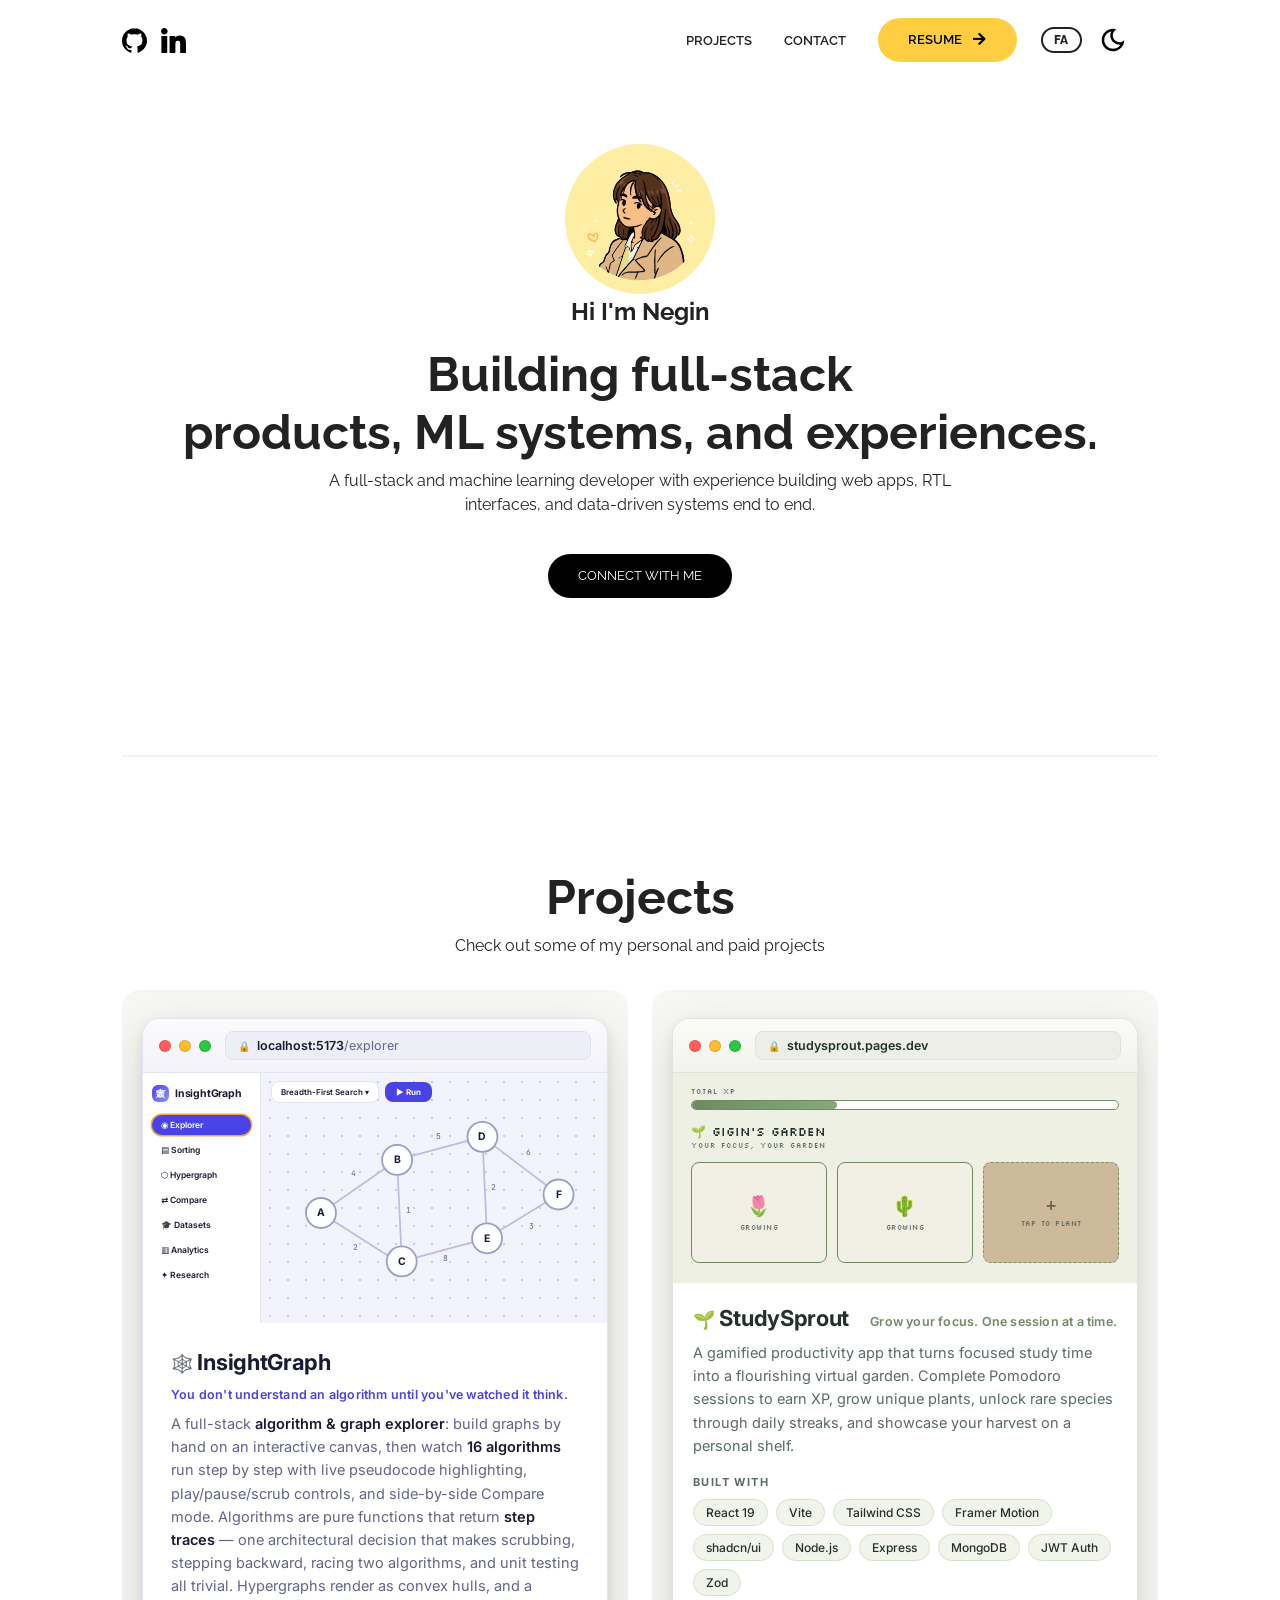
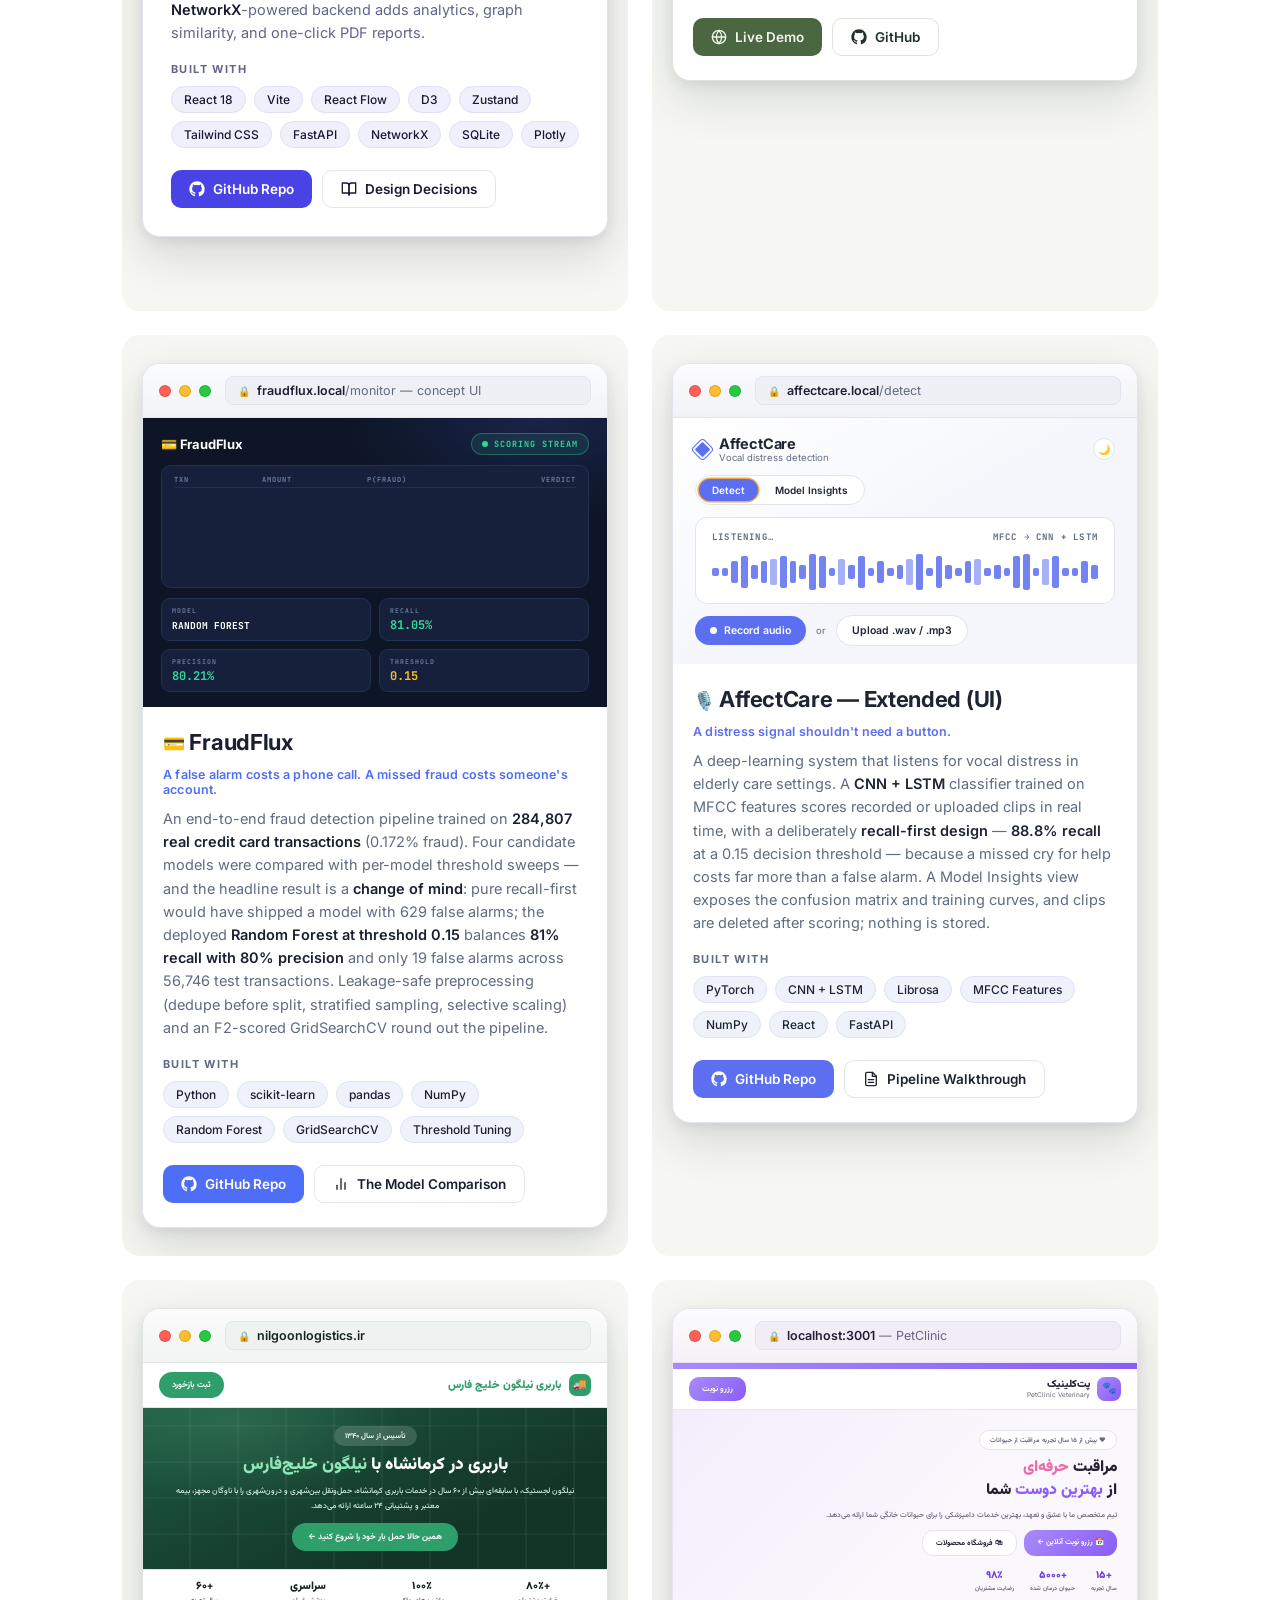
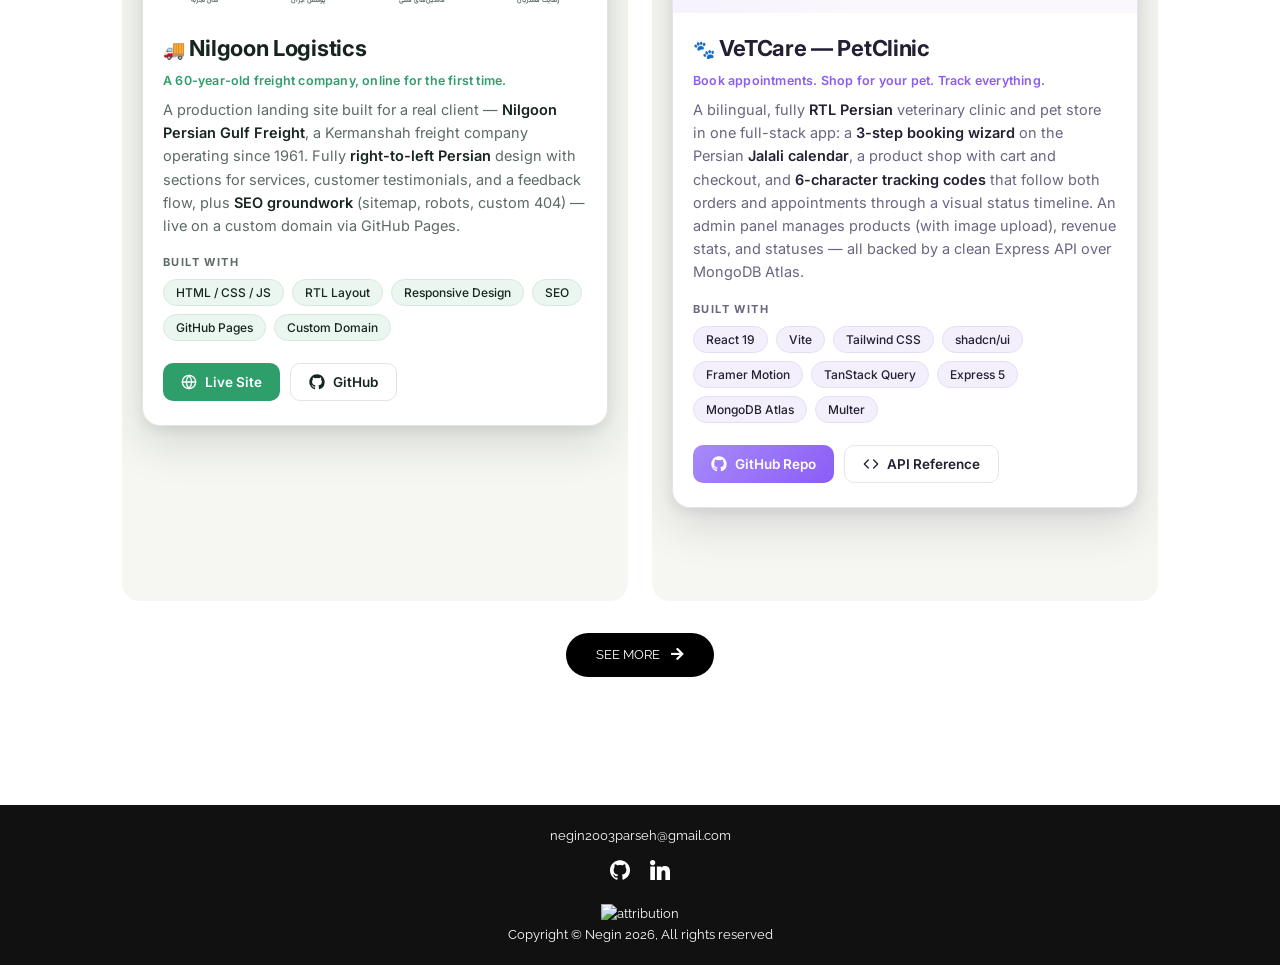
==== index.html @ cb4fe666 "Serve site from repo root; disable Jekyll" ====
<!doctype html>
<html lang="en">
  <head>
    <meta charset="UTF-8" />
    <meta http-equiv="X-UA-Compatible" content="IE=edge" />
    <meta name="viewport" content="width=device-width, initial-scale=1.0" />
    <!-- Primary Meta Tags -->
    <title>Portfolio Template - Open source</title>
    <meta name="title" content="Portfolio Template - Open source" />
    <meta
      name="description"
      content="Build or customize your portfolio website using this super easy template. Free to use if you are a member of the community or a contributor to this project"
    />

    <!-- Open Graph / Facebook -->
    <meta property="og:type" content="website" />
    <meta
      property="og:url"
      content="https://github.com/CommunityPro/portfolio-html"
    />
    <meta property="og:title" content="Portfolio Template - Open source" />
    <meta
      property="og:description"
      content="Build or customize your portfolio website using this super easy template. Free to use if you are a member of the community or a contributor to this project"
    />
    <meta
      property="og:image"
      content="https://user-images.githubusercontent.com/62628408/150613011-b78a7f5a-0af1-4312-aab0-0022e7258693.png"
    />

    <!-- Twitter -->
    <meta property="twitter:card" content="summary_large_image" />
    <meta
      property="twitter:url"
      content="https://github.com/CommunityPro/portfolio-html"
    />
    <meta property="twitter:title" content="Portfolio Template - Open source" />
    <meta
      property="twitter:description"
      content="Build or customize your portfolio website using this super easy template. Free to use if you are a member of the community or a contributor to this project"
    />
    <meta
      property="twitter:image"
      content="https://user-images.githubusercontent.com/62628408/150613011-b78a7f5a-0af1-4312-aab0-0022e7258693.png"
    />

    <!-- Link -->
    <link
      rel="apple-touch-icon"
      sizes="180x180"
      href="assets/favicon/apple-touch-icon.png"
    />
    <link
      rel="icon"
      type="image/png"
      sizes="16x16"
      href="assets/favicon/favicon-16x16.png"
    />
    <link
      rel="icon"
      type="image/png"
      sizes="32x32"
      href="assets/favicon/favicon-32x32.png"
    />
    <link
      rel="icon"
      type="image/png"
      sizes="192x192"
      href="assets/favicon/android-chrome-192x192.png"
    />
    <link
      rel="icon"
      type="image/png"
      sizes="512x512"
      href="assets/favicon/android-chrome-512x512.png"
    />
    <link rel="icon" type="image/x-icon" href="assets/favicon/favicon.ico" />
    <link rel="manifest" href="assets/favicon/site.webmanifest" />
    <link
      rel="stylesheet"
      href="https://use.fontawesome.com/releases/v5.15.4/css/all.css"
      integrity="sha384-DyZ88mC6Up2uqS4h/KRgHuoeGwBcD4Ng9SiP4dIRy0EXTlnuz47vAwmeGwVChigm"
      crossorigin="anonymous"
    />
    <link
      href="https://fonts.googleapis.com/css2?family=Vazirmatn:wght@400;500;600;800&display=swap"
      rel="stylesheet"
    />
    <link rel="stylesheet" href="css/style.css" />
    <link rel="stylesheet" href="css/utilities.css" />
  </head>
  <body>
    <header id="hero">
      <!-- Navbar -->
      <nav class="navbar">
        <div class="container">
          <!-- Logo -->
          <div id="logo" class="nav-brand">
            <a
              href="https://github.com/imgigin2003"
              target="_blank"
              aria-label="GitHub"
              ><img src="./assets/github-icon.svg" alt="GitHub"
            /></a>
            <a
              href="https://www.linkedin.com/in/negin-parseh/"
              target="_blank"
              aria-label="LinkedIn"
              ><img src="./assets/linkedin-icon.svg" alt="LinkedIn"
            /></a>
          </div>
          <!-- Navbar links -->
          <ul class="nav-menu">
            <li>
              <a
                class="nav-link"
                href="#projects"
                data-en="PROJECTS"
                data-fa="پروژه‌ها"
                >PROJECTS</a
              >
            </li>
            <li>
              <a
                class="nav-link"
                href="contact.html"
                data-en="CONTACT"
                data-fa="تماس"
                >CONTACT</a
              >
            </li>
            <li>
              <a
                class="nav-link btn btn-primary"
                href="assets/Negin_Parseh_CV.pdf"
                target="_blank"
                ><span data-en="RESUME" data-fa="رزومه">RESUME</span>
                <i class="fas fa-arrow-right"></i
              ></a>
            </li>

            <!-- Language toggle -->
            <li class="lang-item">
              <button
                id="lang-toggle"
                class="lang-toggle"
                type="button"
                aria-label="Switch language"
              >
                FA
              </button>
            </li>

            <!-- Toggle switch -->
            <div class="theme-switch">
              <input type="checkbox" id="switch" />
              <label class="toggle-icons" for="switch">
                <img class="moon" src="assets/moon.svg" />
                <img class="sun" src="assets/sun.svg" />
              </label>
            </div>
            <!-- Hamburger menu -->
          </ul>
          <div class="hamburger">
            <span class="bar"></span>
            <span class="bar"></span>
            <span class="bar"></span>
          </div>
        </div>
      </nav>

      <section class="header-container">
        <img class="profile-image" src="assets/gigin.svg" alt="Negin" />
        <h1 data-en="Hi I'm Negin" data-fa="سلام، من نگین هستم">
          Hi I'm Negin
        </h1>

        <div class="content-text">
          <h2 data-en="Building full-stack" data-fa="ساخت محصولات فول‌استک،">
            Building full-stack
          </h2>
          <h2
            data-en="products, ML systems, and experiences."
            data-fa="سیستم‌های یادگیری ماشین و تجربه‌های کاربری"
          >
            products, ML systems, and experiences.
          </h2>

          <p
            data-en="A full-stack and machine learning developer with experience building web apps, RTL interfaces, and data-driven systems end to end."
            data-fa="توسعه‌دهنده فول‌استک و یادگیری ماشین، با تجربه ساخت وب‌اپلیکیشن‌ها، رابط‌های راست‌به‌چپ و سیستم‌های داده‌محور به‌صورت سرتاسری."
          >
            A full-stack and machine learning developer with experience building
            web apps, RTL interfaces, and data-driven systems end to end.
          </p>
        </div>
        <a
          href="https://www.linkedin.com/in/negin-parseh/"
          class="btn btn-secondary"
          target="_blank"
          data-en="Connect With Me"
          data-fa="با من در ارتباط باشید"
          >Connect With Me</a
        >
      </section>
    </header>

    <!-- Projects -->
    <section id="projects" class="project-container container">
      <div class="division"></div>
      <div class="content-text">
        <h2 data-en="Projects" data-fa="پروژه‌ها">Projects</h2>
        <p
          data-en="Check out some of my personal and paid projects"
          data-fa="نگاهی به برخی از پروژه‌های شخصی و کاری من بیندازید"
        >
          Check out some of my personal and paid projects
        </p>
      </div>

      <div class="project">
        <!-- Row 1 -->
        <iframe
          class="project-frame"
          src="assets/project/insightgraph-card.html"
          title="InsightGraph"
          loading="lazy"
          scrolling="no"
        ></iframe>

        <iframe
          class="project-frame"
          src="assets/project/studysprout-card.html"
          title="StudySprout"
          loading="lazy"
          scrolling="no"
        ></iframe>

        <!-- Row 2 -->
        <iframe
          class="project-frame"
          src="assets/project/fraudflux-card.html"
          title="FraudFlux"
          loading="lazy"
          scrolling="no"
        ></iframe>

        <iframe
          class="project-frame"
          src="assets/project/affectcare-card.html"
          title="AffectCare"
          loading="lazy"
          scrolling="no"
        ></iframe>

        <!-- Row 3 (Persian / RTL sites) -->
        <iframe
          class="project-frame"
          src="assets/project/nilgoon-logistics-card.html"
          title="Nilgoon Logistics"
          loading="lazy"
          scrolling="no"
        ></iframe>

        <iframe
          class="project-frame"
          src="assets/project/vetcare-card.html"
          title="VeTCare — PetClinic"
          loading="lazy"
          scrolling="no"
        ></iframe>
      </div>

      <a
        href="https://github.com/imgigin2003"
        class="btn btn-secondary"
        target="_blank"
        ><span data-en="See More" data-fa="موارد بیشتر">See More</span>
        <i class="fas fa-arrow-right"></i
      ></a>
    </section>

    <footer id="footer">
      <div class="container">
        <a href="mailto:negin2003parseh@gmail.com">negin2003parseh@gmail.com</a>
        <!-- Social links -->
        <div class="social">
          <a href="https://github.com/imgigin2003" target="_blank"
            ><img src="./assets/github-icon.svg" alt="GitHub"
          /></a>
          <a href="https://www.linkedin.com/in/negin-parseh/" target="_blank"
            ><img src="./assets/linkedin-icon.svg" alt="Linkedin"
          /></a>
        </div>
        <!-- Attribution -->
        <div class="attribution">
          <a
            href="https://github.com/CommunityPro/portfolio-html"
            target="_blank"
            rel="noopener noreferrer"
          >
            <img
              src="https://user-images.githubusercontent.com/62628408/157202263-9174da24-b19a-4017-9b7c-a1d26ae8f014.svg"
              alt="attribution"
              width="150px"
            />
          </a>
        </div>
        <p>
          <span data-en="Copyright &copy; Negin" data-fa="کپی‌رایت &copy; Negin"
            >Copyright &copy; Negin</span
          >
          <span id="datee"></span
          ><span
            data-en=", All rights reserved"
            data-fa="، تمامی حقوق محفوظ است"
            >, All rights reserved</span
          >
        </p>
      </div>
    </footer>
    <script src="js/script.js"></script>
  </body>
</html>
---- css/style.css ----
/* This is the required project styling. Will contain essential CSS styles like:
   * Flex property
   * Grid layout
   * Cards and sections
*/

@import url(https://fonts.googleapis.com/css?family=Raleway:100,200,300,regular,500,600,700,800,900,100italic,200italic,300italic,italic,500italic,600italic,700italic,800italic,900italic);

/* variables */
:root {
  /* Colors */
  --primary-color: #ffcd42;
  --secondary-color: #ffd35c;
  --bg-primary: #ffffff;
  --text-color: #222222;
  --text-color-two: #ffffff;
  --bg-secondary: #000000;
  --card-background: #f4f4f4;
  --bg-secondary-two: #111111;

  --shadow: 0 10px 40px rgba(0, 0, 0, 0.2);

  /* Font Weight */
  --weight-small: 400;
  --weight-semibold: 600;
  --weight-bold: 800;

  /* Max width */
  --width-small: 600px;
  --width-medium: 1100px;
  --width-large: 1300px;
}

[data-theme="dark"] {
  --primary-color: #ffcd42;
  --secondary-color: #ffd35c;
  --bg-primary: #000000;
  --text-color: #ffffff;
  --text-color-two: #222222;
  --bg-secondary: #ffffff;
  --card-background: #111111;
  --bg-secondary-two: #f4f4f4;
  --shadow: 0 2px 10px rgba(95, 95, 95, 0.2);
}

html {
  font-size: 100%;
  scroll-behavior: smooth;
  overflow-x: hidden;
}

body {
  overflow-x: hidden;
}

/* Reset default styling */
* {
  margin: 0;
  padding: 0;
  box-sizing: border-box;
}

ul {
  list-style: none;
}

a {
  text-decoration: none;
  color: var(--text-color);
}

/* Main styling */
body {
  background: var(--bg-primary);
  color: var(--text-color);
  font-family: "Raleway", sans-serif;
  line-height: 1.5;
}

/* Navbar */
.navbar {
  position: fixed;
  top: 0;
  left: 0;
  right: 0;
  z-index: 20;
  background: var(--bg-primary);
}

.navbar .container {
  display: flex;
  align-items: center;
  justify-content: space-between;
  z-index: 20;
  height: 80px;
  width: 100%;
}

.navbar .nav-menu {
  display: flex;
  align-items: center;
  background: var(--bg-primary);
}

.navbar .nav-link {
  margin: 0 1rem;
  font-size: 0.8rem;
  font-weight: var(--weight-semibold);
}

/* Navbar brand icons (GitHub + LinkedIn) */
.nav-brand {
  display: flex;
  align-items: center;
  gap: 0.9rem;
}

.navbar .nav-brand img {
  display: block;
  width: 25px;
  height: 25px;
  transition: transform 0.2s ease, filter 0.2s ease;
  /* icons ship as white; invert them so they show on the light navbar */
  filter: invert(1);
}

[data-theme="dark"] .navbar .nav-brand img {
  filter: invert(0);
}

.nav-brand a:hover img {
  transform: translateY(-2px);
}

.navbar .btn {
  margin-right: 1.5rem;
}

/* Language toggle (EN / FA) */
.lang-item {
  display: flex;
  align-items: center;
}

.lang-toggle {
  cursor: pointer;
  font-family: "Raleway", sans-serif;
  font-weight: var(--weight-bold);
  font-size: 0.72rem;
  letter-spacing: 0.5px;
  color: var(--text-color);
  background: transparent;
  border: 2px solid var(--text-color);
  border-radius: 30px;
  padding: 0.28rem 0.7rem;
  margin-right: 1rem;
  transition: 0.25s ease;
}

.lang-toggle:hover {
  background: var(--primary-color);
  border-color: var(--primary-color);
  color: #000000;
}

/* Farsi typography + RTL tweaks */
body.lang-fa {
  font-family: "Vazirmatn", "Raleway", sans-serif;
}

html[dir="rtl"] .fas.fa-arrow-right {
  margin-left: 0;
  margin-right: 0.5rem;
  transform: scaleX(-1);
}

html[dir="rtl"] .navbar .btn {
  margin-right: 0;
  margin-left: 1.5rem;
}

html[dir="rtl"] .lang-toggle {
  margin-right: 0;
  margin-left: 1rem;
}

.fas.fa-arrow-right {
  margin-left: 0.5rem;
  font-size: 0.9rem;
}

/* hamburger */
.hamburger {
  margin-bottom: 0.1rem;
  display: none;
}

.bar {
  display: block;
  width: 23px;
  height: 3px;
  margin: 4px auto;
  transition: all 0.3s ease-in-out;
  border-radius: 30px;
  background-color: var(--bg-secondary);
}

/* Hero section */
#hero {
  display: flex;
  flex-direction: column;
  height: 100%;
}

.profile-image {
  width: 150px;
  border-radius: 50%;
  animation: bounce 1s infinite alternate;
}

@keyframes bounce {
  from {
    transform: translateY(0px);
  }

  to {
    transform: translateY(-10px);
  }
}

.division {
  width: 100%;
  height: 2px;
  background-color: var(--card-background);
  margin: 5.5rem 0;
}
/* Projects */
#projects {
  display: flex;
  flex-direction: column;
  margin: 2rem auto 5rem;
}

#projects .btn {
  align-self: center;
  margin: 2rem 0;
}

.project {
  display: grid;
  grid-template-columns: repeat(2, 1fr);
  grid-gap: 1.5rem;
  align-items: start;
}

/* Footer */
#footer {
  background: #111111;
}

#footer .container {
  display: flex;
  flex-direction: column;
  align-items: center;
  justify-content: center;
  color: #ffffff;
  min-height: 160px;
  text-align: center;
}

#footer a {
  font-size: 0.8rem;
  color: #fff;
}

#footer a:hover {
  opacity: 0.6;
}

#footer .social {
  margin: 0.9rem 0;
}

#footer .social img {
  width: 20px;
  height: 20px;
}

#footer .social a {
  margin: 0 0.5rem;
}

#footer p {
  font-size: 0.8rem;
}

/* Responsiveness */

@media (max-width: 1000px) {
  .project {
    grid-template-columns: 1fr;
  }
}

@media (max-width: 768px) {
}

@media (max-width: 670px) {
  .navbar .nav-menu {
    position: fixed;
    right: -100vw;
    top: 4.5rem;
    flex-direction: column;
    width: calc(80% - 10px);
    transition: 0.3s;
    box-shadow: var(--shadow);
    padding: 2rem;
    border-radius: 5px;
    align-items: flex-start;
  }

  .navbar .btn {
    margin: 0;
    margin-top: 1rem;
  }

  .nav-menu.active {
    right: 20px;
  }

  .nav-menu .nav-link {
    font-size: 0.9rem;
    margin: 0 0.2rem;
  }

  .nav-menu li {
    margin-bottom: 0.5rem;
    width: 100%;
  }

  .nav-menu .btn {
    width: 100%;
    text-align: center;
    margin-top: 0.5rem;
  }

  .hamburger {
    display: block;
    cursor: pointer;
    padding: 0.2rem 0.4rem;
  }

  .hamburger.active {
    border: 1px dotted gray;
  }

  .hamburger.active .bar:nth-child(2) {
    opacity: 0;
  }

  .hamburger.active .bar:nth-child(1) {
    transform: translateY(6px) rotate(45deg);
  }

  .hamburger.active .bar:nth-child(3) {
    transform: translateY(-8px) rotate(-45deg);
  }
}

@media (max-width: 600px) {
  .header-container .btn {
    border-radius: 5px;
    width: 80%;
  }
}
---- css/utilities.css ----
/* ?This is where reusable styling of this template will be. 
   !Will contain things like:
   * Button styling
   * Background color styling
   * padding and margin
*/

.container {
  max-width: var(--width-medium);
  margin: 0 auto;
  padding: 1rem 2rem;
}

h1::selection,
h2::selection {
  color: #111;
  background: var(--primary-color);
}

/* Buttons */
.btn {
  display: inline-block;
  padding: 0.75rem 1.9rem;
  border-radius: 30px;
  text-transform: uppercase;
  font-size: 0.82rem;
  transition: 0.3s;
}

.btn-primary {
  background: var(--primary-color);
  color: #000000;
}

.btn-secondary {
  margin: 5px 0;
  background-color: var(--bg-secondary);
  color: var(--bg-primary);
}

/* add hover to resume button */
.btn-primary:hover {
  background: var(--secondary-color);
}

/* Dark mode toggle */
#switch {
  display: none;
}

.toggle-icons {
  display: flex;
  justify-content: space-between;
  align-items: center;
  cursor: pointer;
}

.toggle-icons > img {
  transition: 0.6s cubic-bezier(0.23, 1, 0.32, 1);
  width: 30px;
}

.moon {
  transform: rotate(10deg);
}

#switch:checked + .toggle-icons .moon {
  transform: rotate(250deg);
}

#switch:checked + .toggle-icons .sun {
  transform: rotate(100deg);
}

/* Header Container */
.header-container {
  display: flex;
  flex-direction: column;
  align-items: center;
  justify-content: center;
  margin-top: 8rem;
  padding: 1rem;
}

.header-container > div {
  margin-top: 1rem;
}

.content-text {
  text-align: center;
  margin: 1.5rem 0;
}

.content-text h2 {
  font-size: 3rem;
  line-height: 1.2;
  transition: 0.2s ease-in-out;
}

.content-text p {
  padding: 0.5rem;
  margin: 0 auto;
  max-width: 700px;
}

/* Project cards (embedded card previews) */
.project-frame {
  width: 100%;
  height: 720px;
  border: none;
  border-radius: 18px;
  overflow: hidden;
  display: block;
  color-scheme: light;
}

/* Contact page */
.contact-container {
  margin-top: 80px; /* clear the fixed navbar */
  padding-top: 3rem;
  padding-bottom: 4rem;
  min-height: calc(100vh - 240px);
  display: flex;
  flex-direction: column;
  justify-content: center;
}

.contact-container .content-text h1 {
  font-size: 2.6rem;
  line-height: 1.2;
  margin-bottom: 0.5rem;
}

.contact-cards {
  display: grid;
  grid-template-columns: repeat(auto-fit, minmax(210px, 1fr));
  gap: 1.5rem;
  width: 100%;
  max-width: 900px;
  margin: 2.5rem auto 0;
}

.contact-card {
  background: var(--card-background);
  color: var(--text-color);
  border: 2px solid transparent;
  border-radius: 12px;
  padding: 2rem 1.25rem;
  display: flex;
  flex-direction: column;
  align-items: center;
  gap: 0.4rem;
  text-align: center;
  transition: 0.3s ease;
}

.contact-card:hover {
  transform: translateY(-6px);
  box-shadow: var(--shadow);
  border-color: var(--primary-color);
}

.contact-icon {
  display: flex;
  align-items: center;
  justify-content: center;
  width: 56px;
  height: 56px;
  margin-bottom: 0.4rem;
  border-radius: 50%;
  background: var(--primary-color);
  color: #000000;
  font-size: 1.4rem;
}

.contact-card h3 {
  font-size: 1.05rem;
  font-weight: var(--weight-bold);
}

.contact-value {
  font-size: 0.9rem;
  opacity: 0.75;
  word-break: break-word;
}

/* Media Queries */
@media (max-width: 768px) {
  .header-container {
    margin-top: 7rem;
    text-align: center;
  }

  .content-text h2 {
    font-size: 2.5rem;
  }

  .contact-container .content-text h1 {
    font-size: 2.1rem;
  }
}
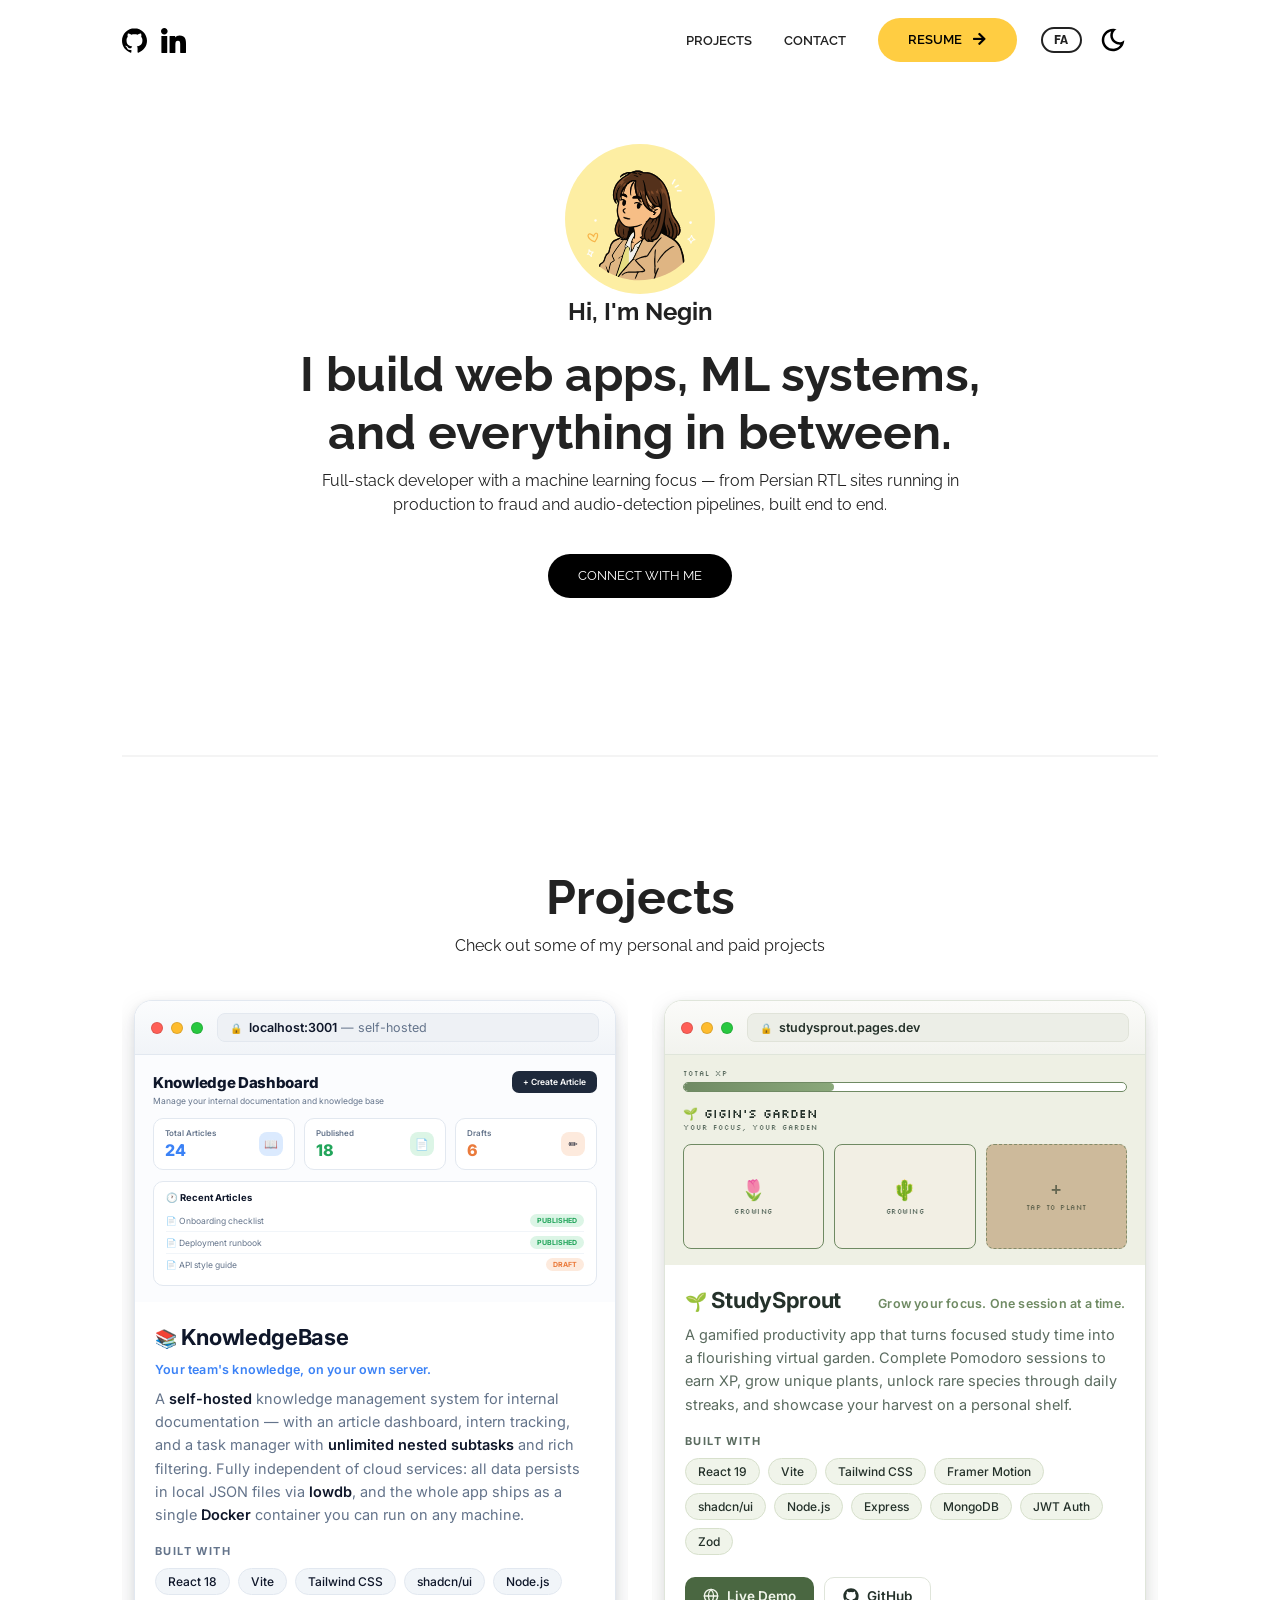
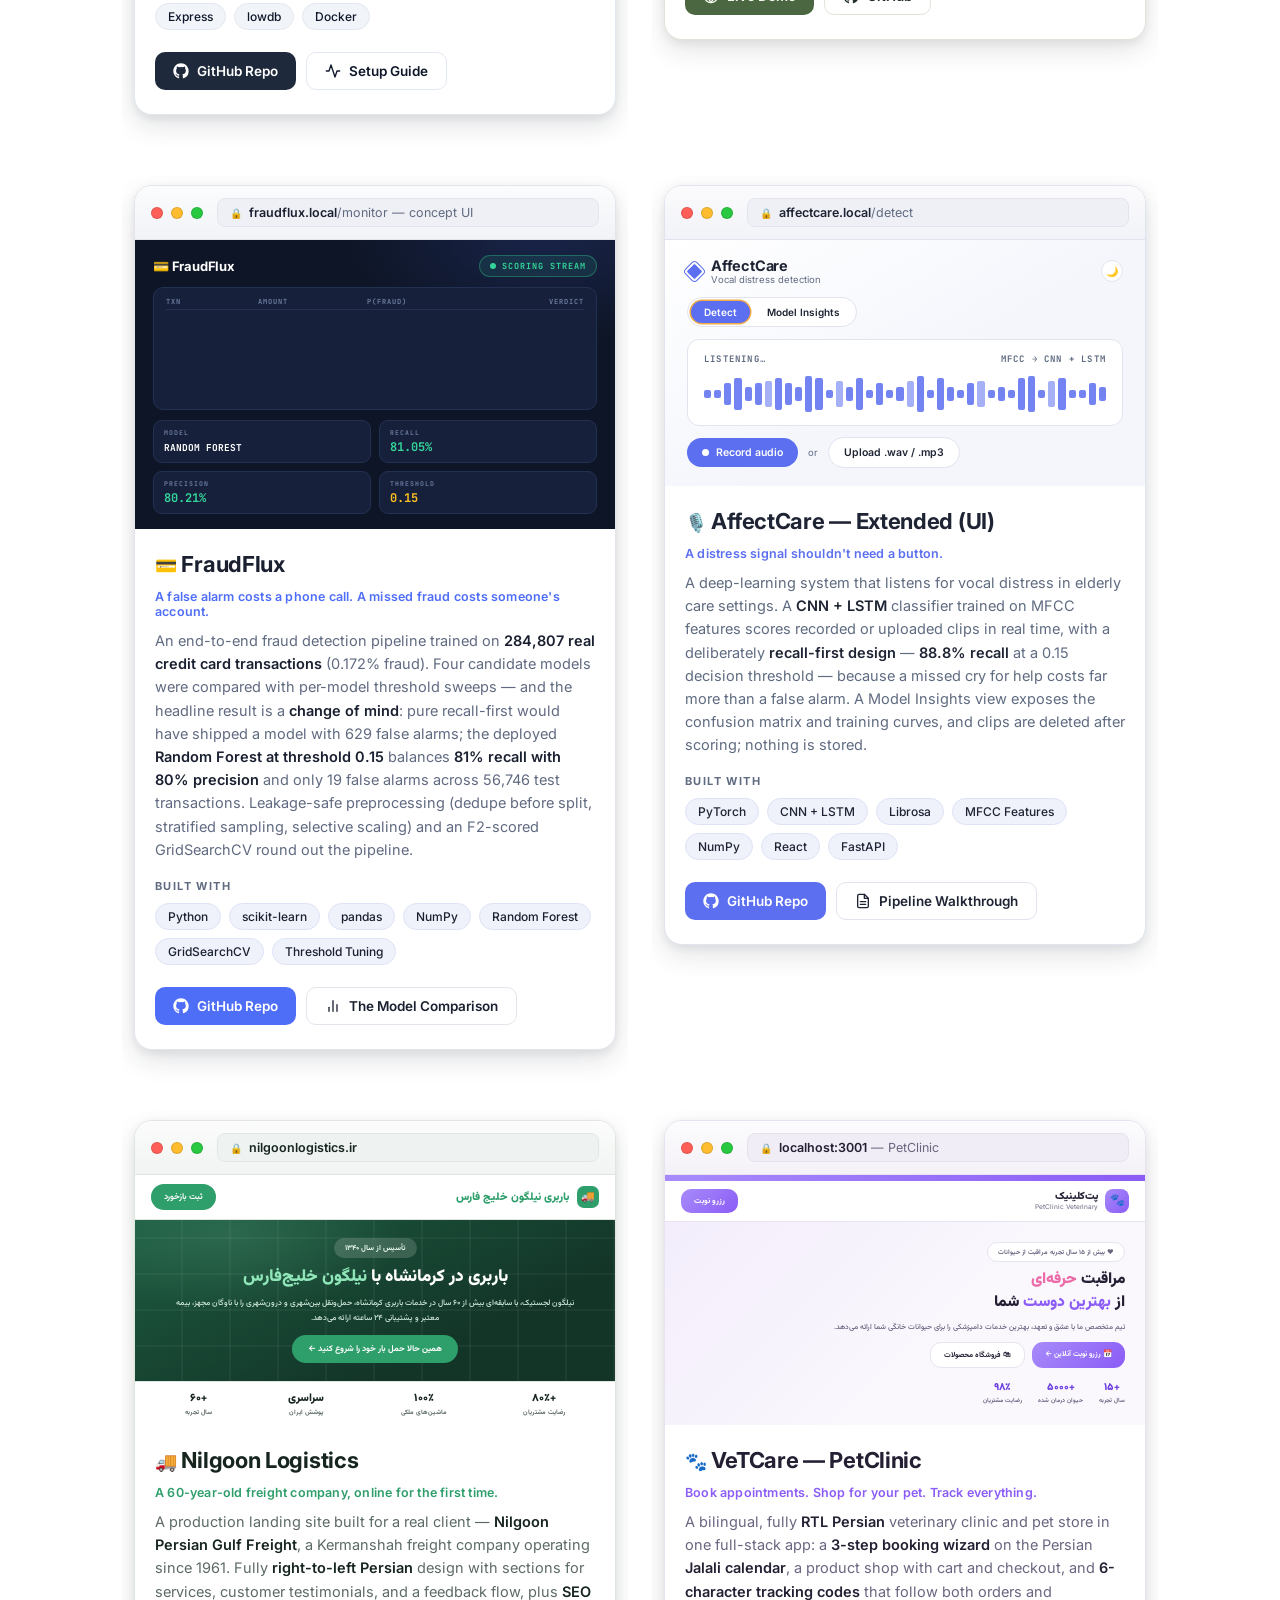
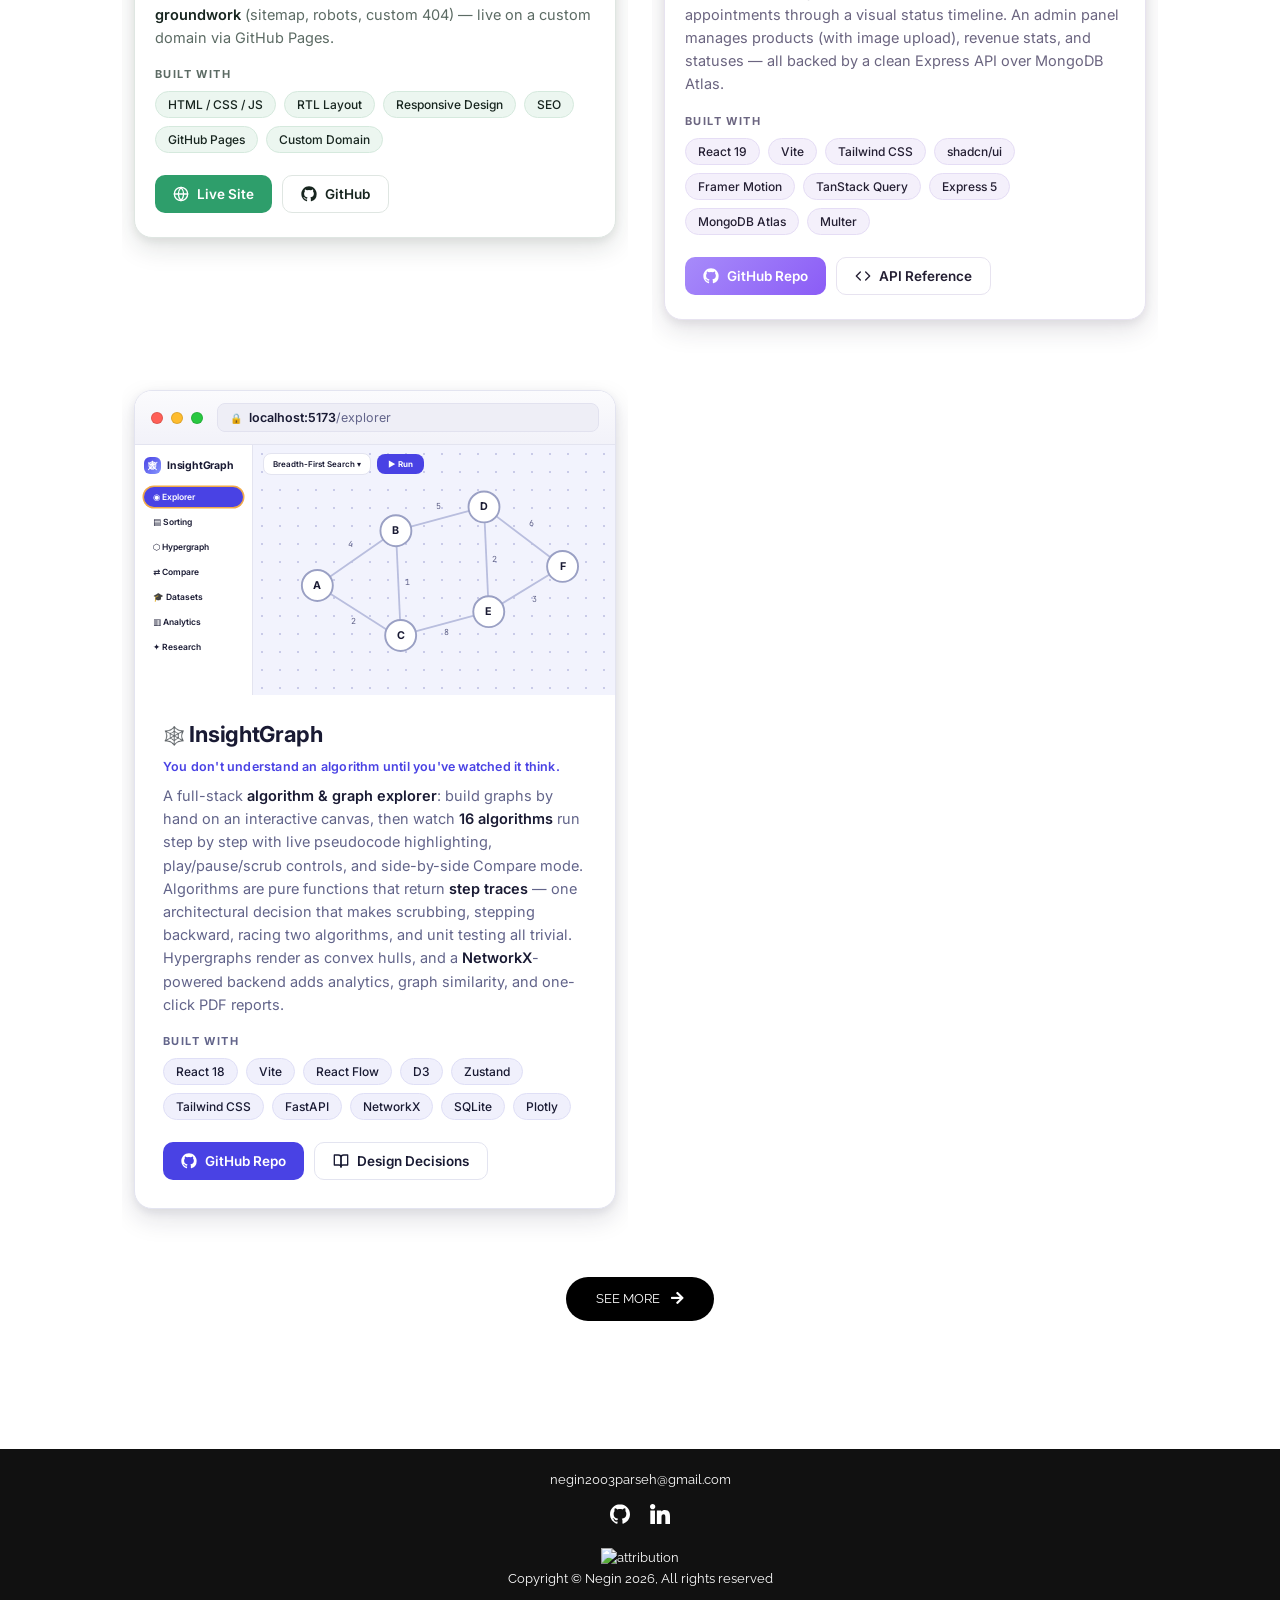
==== commit 372cfc1e: "Small Fix" ====
--- a/index.html
+++ b/index.html
@@ -5,43 +5,44 @@
     <meta http-equiv="X-UA-Compatible" content="IE=edge" />
     <meta name="viewport" content="width=device-width, initial-scale=1.0" />
     <!-- Primary Meta Tags -->
-    <title>Portfolio Template - Open source</title>
-    <meta name="title" content="Portfolio Template - Open source" />
+    <title>Negin's Portfolio</title>
+    <meta name="title" content="Negin's Portfolio" />
     <meta
       name="description"
-      content="Build or customize your portfolio website using this super easy template. Free to use if you are a member of the community or a contributor to this project"
+      content="Negin Parseh — full-stack & ML developer. React, Node.js, and Python projects: web apps, RTL interfaces, and data-driven systems built end to end."
     />
 
     <!-- Open Graph / Facebook -->
     <meta property="og:type" content="website" />
     <meta
       property="og:url"
-      content="https://github.com/CommunityPro/portfolio-html"
-    />
-    <meta property="og:title" content="Portfolio Template - Open source" />
+      content="https://imgigin2003.github.io/My-Portfolio/"
+    />
+    <meta property="og:title" content="Negin's Portfolio" />
     <meta
       property="og:description"
-      content="Build or customize your portfolio website using this super easy template. Free to use if you are a member of the community or a contributor to this project"
-    />
+      content="Full-stack & ML developer — React, Node.js, and Python projects, from RTL client sites to ML pipelines."
+    />
+    <!-- TODO: add a screenshot of the site as assets/preview.png (1200x630) -->
     <meta
       property="og:image"
-      content="https://user-images.githubusercontent.com/62628408/150613011-b78a7f5a-0af1-4312-aab0-0022e7258693.png"
+      content="https://imgigin2003.github.io/My-Portfolio/assets/preview.png"
     />
 
     <!-- Twitter -->
     <meta property="twitter:card" content="summary_large_image" />
     <meta
       property="twitter:url"
-      content="https://github.com/CommunityPro/portfolio-html"
-    />
-    <meta property="twitter:title" content="Portfolio Template - Open source" />
+      content="https://imgigin2003.github.io/My-Portfolio/"
+    />
+    <meta property="twitter:title" content="Negin's Portfolio" />
     <meta
       property="twitter:description"
-      content="Build or customize your portfolio website using this super easy template. Free to use if you are a member of the community or a contributor to this project"
+      content="Full-stack & ML developer — React, Node.js, and Python projects, from RTL client sites to ML pipelines."
     />
     <meta
       property="twitter:image"
-      content="https://user-images.githubusercontent.com/62628408/150613011-b78a7f5a-0af1-4312-aab0-0022e7258693.png"
+      content="https://imgigin2003.github.io/My-Portfolio/assets/preview.png"
     />
 
     <!-- Link -->
@@ -171,27 +172,31 @@
 
       <section class="header-container">
         <img class="profile-image" src="assets/gigin.svg" alt="Negin" />
-        <h1 data-en="Hi I'm Negin" data-fa="سلام، من نگین هستم">
-          Hi I'm Negin
+        <h1 data-en="Hi, I'm Negin" data-fa="سلام، من نگین هستم">
+          Hi, I'm Negin
         </h1>
 
         <div class="content-text">
-          <h2 data-en="Building full-stack" data-fa="ساخت محصولات فول‌استک،">
-            Building full-stack
+          <h2
+            data-en="I build web apps, ML systems,"
+            data-fa="وب‌اپلیکیشن و سیستم‌های یادگیری ماشین می‌سازم،"
+          >
+            I build web apps, ML systems,
           </h2>
           <h2
-            data-en="products, ML systems, and experiences."
-            data-fa="سیستم‌های یادگیری ماشین و تجربه‌های کاربری"
-          >
-            products, ML systems, and experiences.
+            data-en="and everything in between."
+            data-fa="و هر آنچه میان این دو است."
+          >
+            and everything in between.
           </h2>
 
           <p
-            data-en="A full-stack and machine learning developer with experience building web apps, RTL interfaces, and data-driven systems end to end."
-            data-fa="توسعه‌دهنده فول‌استک و یادگیری ماشین، با تجربه ساخت وب‌اپلیکیشن‌ها، رابط‌های راست‌به‌چپ و سیستم‌های داده‌محور به‌صورت سرتاسری."
-          >
-            A full-stack and machine learning developer with experience building
-            web apps, RTL interfaces, and data-driven systems end to end.
+            data-en="Full-stack developer with a machine learning focus — from Persian RTL sites running in production to fraud and audio-detection pipelines, built end to end."
+            data-fa="توسعه‌دهنده فول‌استک با تمرکز بر یادگیری ماشین — از سایت‌های راست‌به‌چپ فارسی در محیط واقعی تا پایپ‌لاین‌های تشخیص تقلب و تحلیل صدا، ساخته‌شده به‌صورت سرتاسری."
+          >
+            Full-stack developer with a machine learning focus — from Persian
+            RTL sites running in production to fraud and audio-detection
+            pipelines, built end to end.
           </p>
         </div>
         <a
@@ -220,52 +225,62 @@
 
       <div class="project">
         <!-- Row 1 -->
+
+        <iframe
+          class="project-frame"
+          src="assets/project/knowledgebase-card.html"
+          title="KnowledgeBase"
+          loading="lazy"
+          scrolling="no"
+        ></iframe>
+
+        <iframe
+          class="project-frame"
+          src="assets/project/studysprout-card.html"
+          title="StudySprout"
+          loading="lazy"
+          scrolling="no"
+        ></iframe>
+
+        <!-- Row 2 -->
+        <iframe
+          class="project-frame"
+          src="assets/project/fraudflux-card.html"
+          title="FraudFlux"
+          loading="lazy"
+          scrolling="no"
+        ></iframe>
+
+        <iframe
+          class="project-frame"
+          src="assets/project/affectcare-card.html"
+          title="AffectCare"
+          loading="lazy"
+          scrolling="no"
+        ></iframe>
+
+        <!-- Row 3 (Persian / RTL sites) -->
+        <iframe
+          class="project-frame"
+          src="assets/project/nilgoon-logistics-card.html"
+          title="Nilgoon Logistics"
+          loading="lazy"
+          scrolling="no"
+        ></iframe>
+
+        <iframe
+          class="project-frame"
+          src="assets/project/vetcare-card.html"
+          title="VeTCare — PetClinic"
+          loading="lazy"
+          scrolling="no"
+        ></iframe>
+
+        <!-- Row 4 -->
         <iframe
           class="project-frame"
           src="assets/project/insightgraph-card.html"
           title="InsightGraph"
-          loading="lazy"
-          scrolling="no"
-        ></iframe>
-
-        <iframe
-          class="project-frame"
-          src="assets/project/studysprout-card.html"
-          title="StudySprout"
-          loading="lazy"
-          scrolling="no"
-        ></iframe>
-
-        <!-- Row 2 -->
-        <iframe
-          class="project-frame"
-          src="assets/project/fraudflux-card.html"
-          title="FraudFlux"
-          loading="lazy"
-          scrolling="no"
-        ></iframe>
-
-        <iframe
-          class="project-frame"
-          src="assets/project/affectcare-card.html"
-          title="AffectCare"
-          loading="lazy"
-          scrolling="no"
-        ></iframe>
-
-        <!-- Row 3 (Persian / RTL sites) -->
-        <iframe
-          class="project-frame"
-          src="assets/project/nilgoon-logistics-card.html"
-          title="Nilgoon Logistics"
-          loading="lazy"
-          scrolling="no"
-        ></iframe>
-
-        <iframe
-          class="project-frame"
-          src="assets/project/vetcare-card.html"
-          title="VeTCare — PetClinic"
           loading="lazy"
           scrolling="no"
         ></iframe>
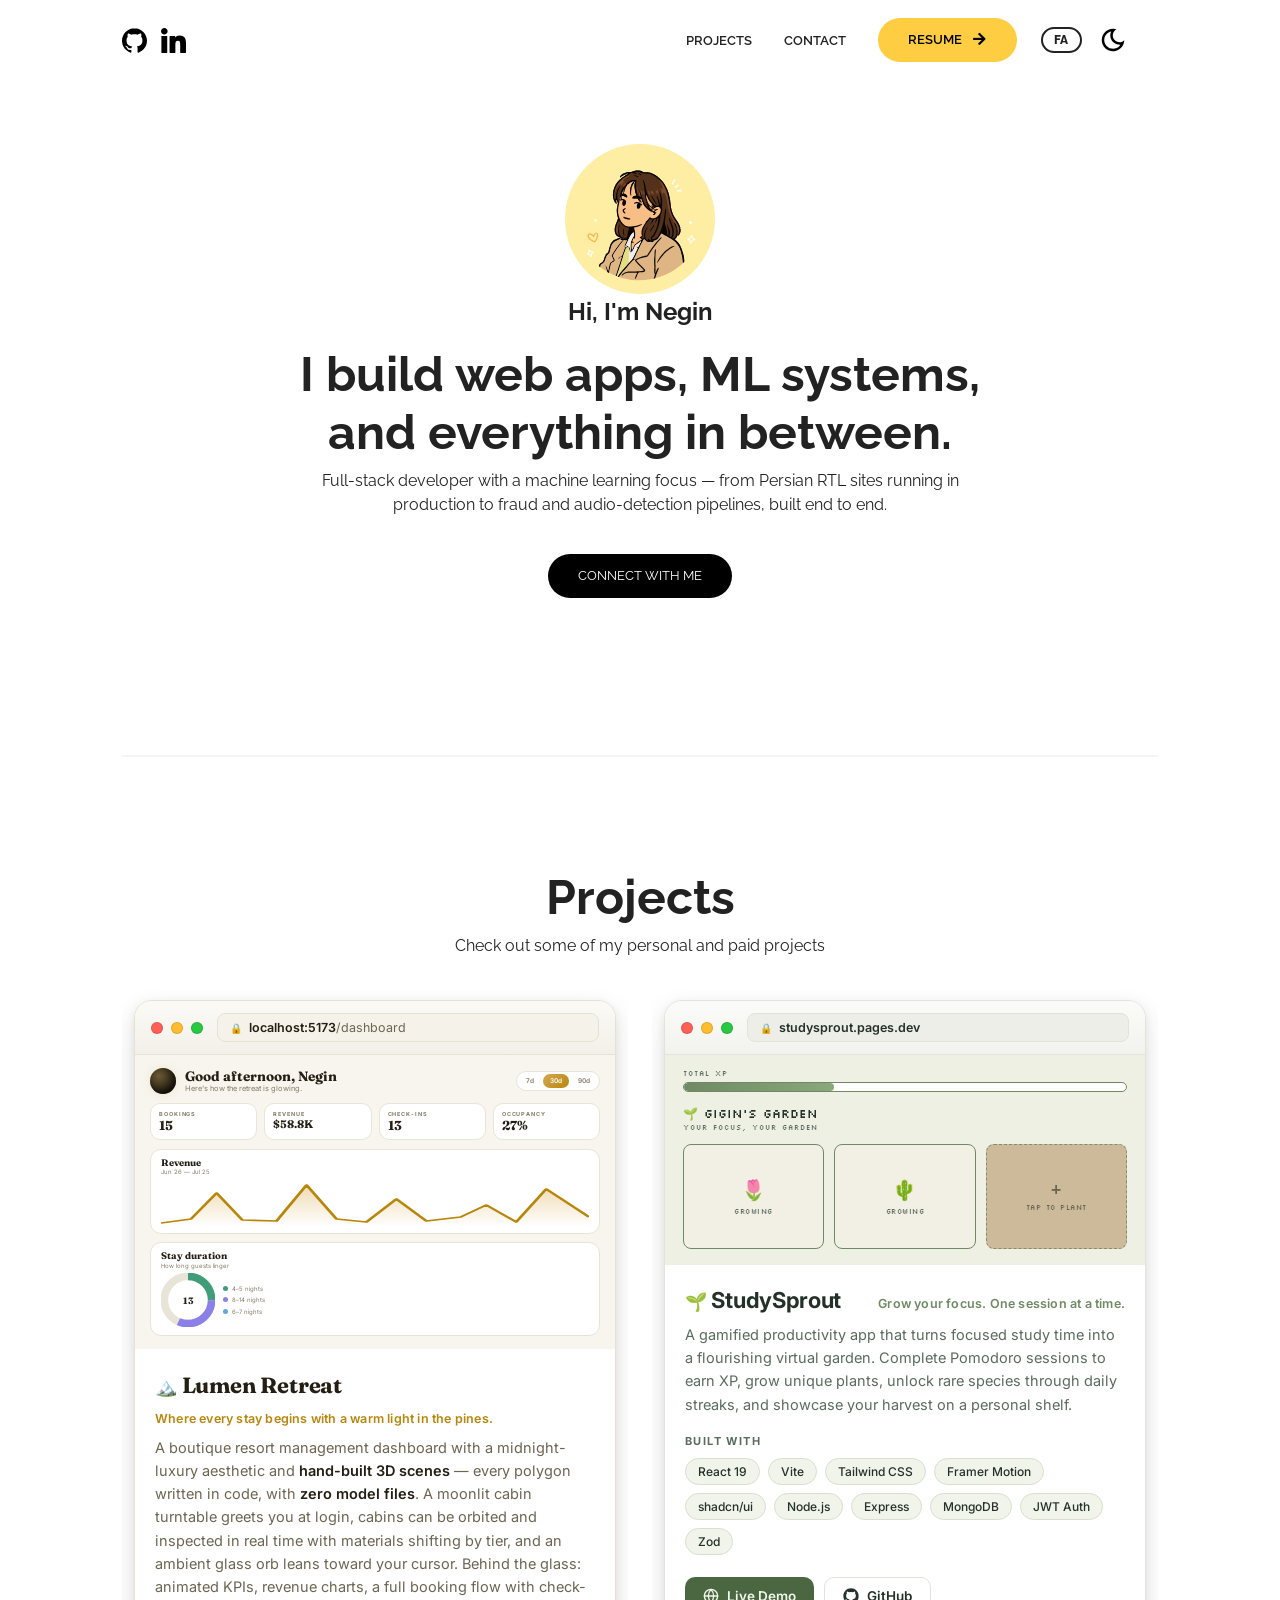
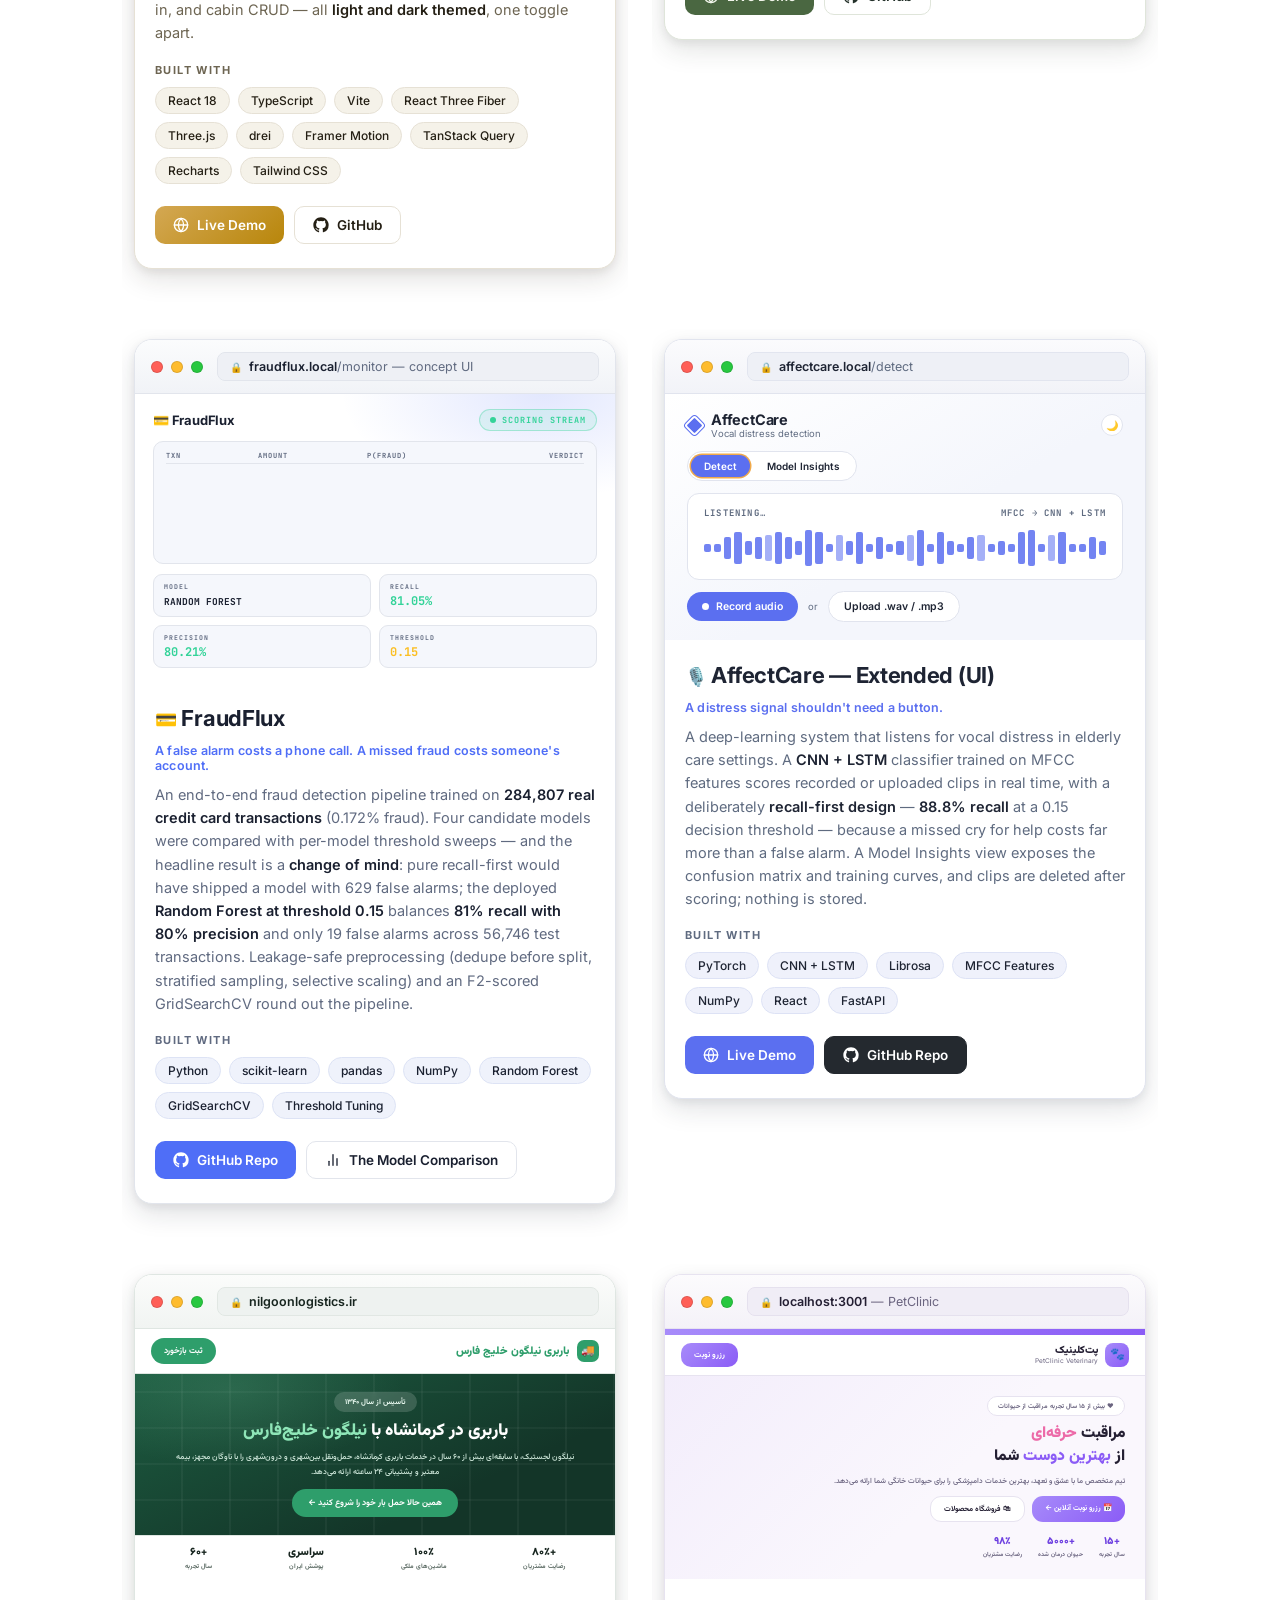
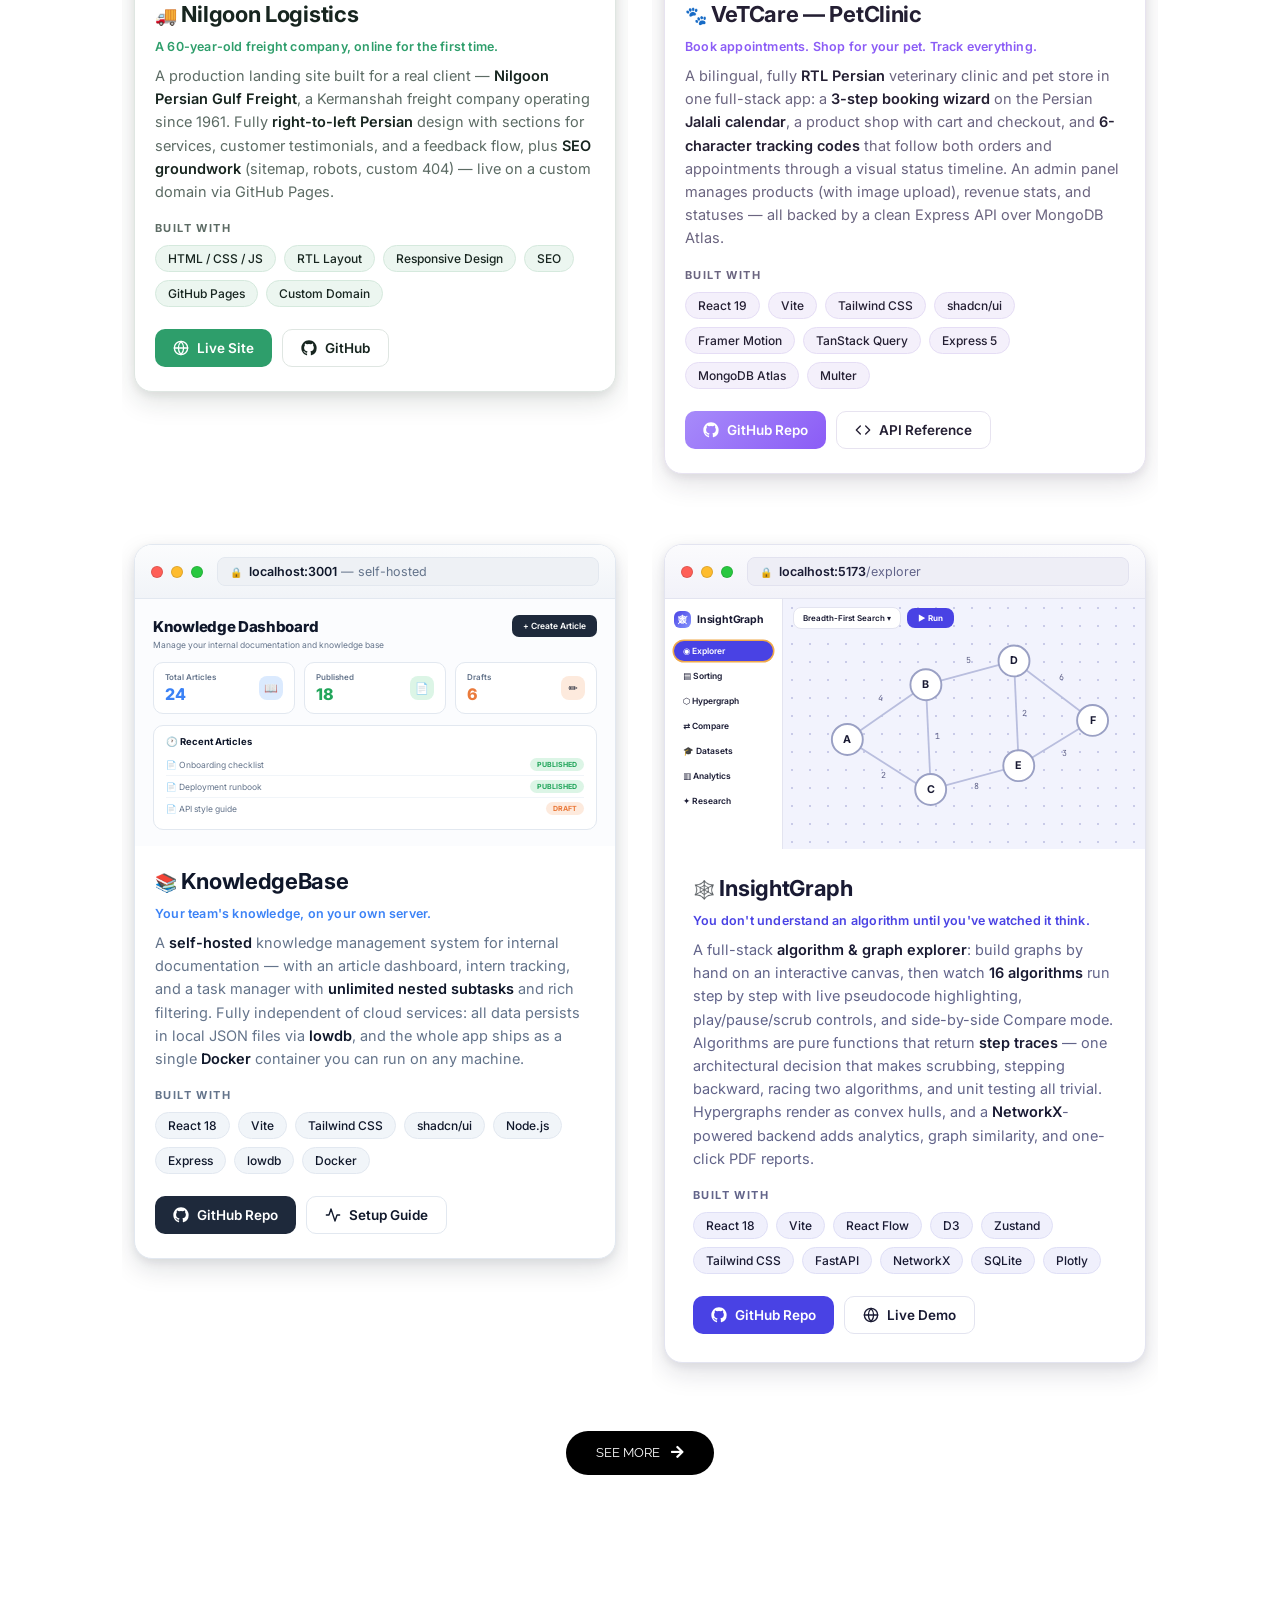
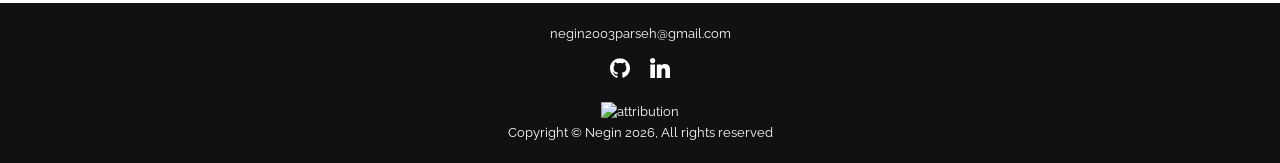
==== commit b15045aa: "Small Modify" ====
--- a/index.html
+++ b/index.html
@@ -225,7 +225,57 @@
 
       <div class="project">
         <!-- Row 1 -->
-
+        <iframe
+          class="project-frame"
+          src="assets/project/lumen-retreat-card.html"
+          title="LumenRetreat"
+          loading="lazy"
+          scrolling="no"
+        ></iframe>
+
+        <iframe
+          class="project-frame"
+          src="assets/project/studysprout-card.html"
+          title="StudySprout"
+          loading="lazy"
+          scrolling="no"
+        ></iframe>
+
+        <!-- Row 2 -->
+        <iframe
+          class="project-frame"
+          src="assets/project/fraudflux-card.html"
+          title="FraudFlux"
+          loading="lazy"
+          scrolling="no"
+        ></iframe>
+
+        <iframe
+          class="project-frame"
+          src="assets/project/affectcare-card.html"
+          title="AffectCare"
+          loading="lazy"
+          scrolling="no"
+        ></iframe>
+
+        <!-- Row 3 (Persian / RTL sites) -->
+        <iframe
+          class="project-frame"
+          src="assets/project/nilgoon-logistics-card.html"
+          title="Nilgoon Logistics"
+          loading="lazy"
+          scrolling="no"
+        ></iframe>
+
+        <iframe
+          class="project-frame"
+          src="assets/project/vetcare-card.html"
+          title="VeTCare — PetClinic"
+          loading="lazy"
+          scrolling="no"
+        ></iframe>
+
+        <!-- Row 4 -->
         <iframe
           class="project-frame"
           src="assets/project/knowledgebase-card.html"
@@ -234,49 +284,6 @@
           scrolling="no"
         ></iframe>
 
-        <iframe
-          class="project-frame"
-          src="assets/project/studysprout-card.html"
-          title="StudySprout"
-          loading="lazy"
-          scrolling="no"
-        ></iframe>
-
-        <!-- Row 2 -->
-        <iframe
-          class="project-frame"
-          src="assets/project/fraudflux-card.html"
-          title="FraudFlux"
-          loading="lazy"
-          scrolling="no"
-        ></iframe>
-
-        <iframe
-          class="project-frame"
-          src="assets/project/affectcare-card.html"
-          title="AffectCare"
-          loading="lazy"
-          scrolling="no"
-        ></iframe>
-
-        <!-- Row 3 (Persian / RTL sites) -->
-        <iframe
-          class="project-frame"
-          src="assets/project/nilgoon-logistics-card.html"
-          title="Nilgoon Logistics"
-          loading="lazy"
-          scrolling="no"
-        ></iframe>
-
-        <iframe
-          class="project-frame"
-          src="assets/project/vetcare-card.html"
-          title="VeTCare — PetClinic"
-          loading="lazy"
-          scrolling="no"
-        ></iframe>
-
-        <!-- Row 4 -->
         <iframe
           class="project-frame"
           src="assets/project/insightgraph-card.html"
